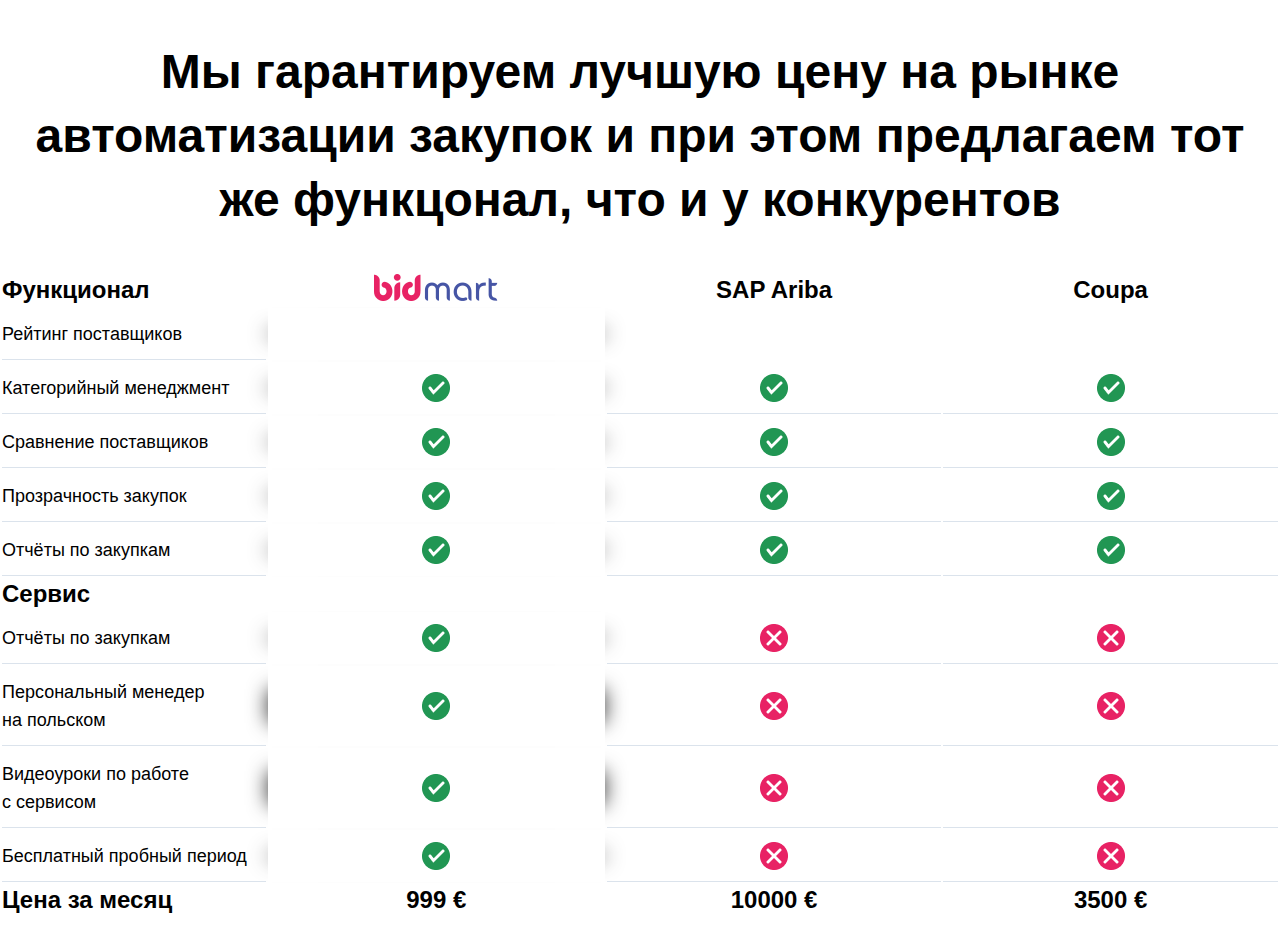
==== adavantages.html @ 880d295d "firstpageisReady." ====
<!DOCTYPE html>
<html lang="en">
<head>
  <meta charset="UTF-8">
  <meta http-equiv="X-UA-Compatible" content="IE=edge">
  <meta name="viewport" content="width=device-width, initial-scale=1.0">
  <link rel="stylesheet" href="css/style.css">
  <title>bidmart</title>
</head>
<body>
  

<main>
  <div class="container">
    <div class="advantage-table__title">
      Мы гарантируем лучшую цену на рынке автоматизации закупок и при этом предлагаем тот же функцонал, что и у конкурентов
    </div>
    <table class="table">
      <thead class="table__header">
        <tr>
          <th class="line__title">
            Функционал
          </th>
          <th class="table__title table__logo zoom">
            <img src="img/page2-logo.png" alt="">
          </th>
          <th class="table__title">
            SAP Ariba
          </th>
          <th class="table__title">
            Coupa
          </th>
        </tr>
      </thead>
      <tr>
        <td class="line__title">
          Рейтинг поставщиков   
        </td>
        <td class="zoom">
          
        </td>
      </tr>
      <tr class="table-line">
        <td class="line__title">
          Категорийный менеджмент     
        </td>
        <td class="icon__yes zoom">
          <img src="img/table-icon-ok.png" alt="">
        </td>
        <td class="icon__yes">
          <img src="img/table-icon-ok.png" alt="">
        </td>
        <td class="icon__yes">
          <img src="img/table-icon-ok.png" alt="">
        </td>
      </tr>
      <tr class="table-line">
        <td class="line__title">
          Сравнение поставщиков    
        </td>
        <td class="icon__yes zoom">
          <img src="img/table-icon-ok.png" alt="">
        </td>
        <td class="icon__yes">
          <img src="img/table-icon-ok.png" alt="">
        </td>
        <td class="icon__yes">
          <img src="img/table-icon-ok.png" alt="">
        </td>
      </tr>
      <tr class="table-line">
        <td class="line__title">
          Прозрачность закупок     
        </td>
        <td class="icon__yes zoom">
          <img src="img/table-icon-ok.png" alt="">
        </td>
        <td class="icon__yes">
          <img src="img/table-icon-ok.png" alt="">
        </td>
        <td class="icon__yes">
          <img src="img/table-icon-ok.png" alt="">
        </td>
      </tr>
      <tr class="table-line">
        <td class="line__title">
          Отчёты по закупкам    
        </td>
        <td class="icon__yes zoom">
          <img src="img/table-icon-ok.png" alt="">
        </td>
        <td class="icon__yes">
          <img src="img/table-icon-ok.png" alt="">
        </td>
        <td class="icon__yes">
          <img src="img/table-icon-ok.png" alt="">
        </td>
      </tr>
      <thead class="table-second-half">
        <th class="line__title">
          Сервис
        </th>
      </thead>
      <tr class="table-line">
        <td class="line__title">
          Отчёты по закупкам    
        </td>
        <td class="icon__yes zoom">
          <img src="img/table-icon-ok.png" alt="">
        </td>
        <td class="icon__yes">
          <img src="img/table-icon-no.png" alt="">
        </td>
        <td class="icon__yes">
          <img src="img/table-icon-no.png" alt="">
        </td>
      </tr>
      <tr class="table-line">
        <td class="line__title">
          Персональный менедер на польском  
        </td>
        <td class="icon__yes zoom">
          <img src="img/table-icon-ok.png" alt="">
        </td>
        <td class="icon__yes">
          <img src="img/table-icon-no.png" alt="">
        </td>
        <td class="icon__yes">
          <img src="img/table-icon-no.png" alt="">
        </td>
      </tr>
      <tr class="table-line">
        <td class="line__title">
          Видеоуроки по работе с сервисом
        </td>
        <td class="icon__yes zoom">
          <img src="img/table-icon-ok.png" alt="">
        </td>
        <td class="icon__yes">
          <img src="img/table-icon-no.png" alt="">
        </td>
        <td class="icon__yes">
          <img src="img/table-icon-no.png" alt="">
        </td>
      </tr>
      <tr class="table-line">
        <td class="line__title">
          Бесплатный пробный период  
        </td>
        <td class="icon__yes zoom">
          <img src="img/table-icon-ok.png" alt="">
        </td>
        <td class="icon__yes">
          <img src="img/table-icon-no.png" alt="">
        </td>
        <td class="icon__yes">
          <img src="img/table-icon-no.png" alt="">
        </td>
      </tr>
      <tfoot class="table__footer">
        <tr>
          <th class="line__title">
            Цена за месяц
          </th>
          <th class="table__title zoom">
            999 €
          </th>
          <th class="table__title">
            10000 €
          </th>
          <th class="table__title">
            3500 €
          </th>
        </tr>
      </tfoot>
      <div class="zoom-block">
      
      </div>
    </table>
  </div>

</main>
</body>
---- css/style.css ----
@charset "UTF-8";
* {
  padding: 0;
  margin: 0;
  border: 0; }

*, *:before, *:after {
  -moz-box-sizing: border-box;
  -webkit-box-sizing: border-box;
  box-sizing: border-box; }

:focus, :active {
  outline: none; }

a:focus, a:active {
  outline: none; }

nav, footer, header, aside {
  display: block; }

html, body {
  background: var(--white-color);
  font-family: var(--font-family);
  color: var(--black-color);
  height: 100%;
  min-width: 100%;
  font-size: 100%;
  line-height: 1;
  font-size: 14px;
  -ms-text-size-adjust: 100%;
  -moz-text-size-adjust: 100%;
  -webkit-text-size-adjust: 100%; }

input, button, textarea {
  font-family: inherit; }

input::-ms-clear {
  display: none; }

button {
  cursor: pointer; }

button::-moz-focus-inner {
  padding: 0;
  border: 0; }

a, a:visited {
  text-decoration: none;
 }

a:hover {
  text-decoration: none; }

ul li {
  list-style: none; }

img {
  vertical-align: top; }

h1, h2, h3, h4, h5, h6 {
  font-size: inherit;
  font-weight: 400; }
/* ------------------------------------------------- */
/* ----------------------VARS-------------------------------------- */
:root {
  --white-color: #fff;
  --black-color: #000;
  /* bg colors */
  --bg-color-white: #EDF2F7;
  --block1-first-half-color: linear-gradient(270deg, #D7E2EC 0%, #FBFDFF 85.21%);
  --block1-second-half-color:#EFF4F9;
  --block-2-bg-color:#F9FBFB;
  --blolck-3-first-half-color:linear-gradient(90deg, #FFFCF9 0%, #EACFB0 100%) ;
  --block-3-bg-color: #F6EADC;
  /* border colors */
  --rectangel-color:#DBE3EC;
  /* font color */
  --grey-color:#6A7E80;
  --purple-color:#4655A5;
  /* fonts */
  --font-family:'Ubuntu', sans-serif;
  --bold-title-weight: 700;
  --regular-text-weight: 400;
  --H1-size: 48px;
  --H2-size: 32px;
  --H3-size: 24px;
  --H1-line-height: 64px;
  --H2-line-height: 42px;
  --h3-line-height: 32px;
  --big-text-size: 28px;
  --middle-text-size: 26px;
  --row-text-size: 18px;
  --big-text-line-height: 36px;
  --row-text-line-height:28px;
}

@import url('https://fonts.googleapis.com/css2?family=Roboto:ital@1&family=Ubuntu:wght@400;700&display=swap');
.block1{
  max-width: 1366px;
  margin: 31px auto;
  
}
/*  -----------------------------HEAD-MENU--------------------- */
.menu {
  display: flex;
  align-items: flex-end;
  justify-content: space-between;
  min-height: 35px;
}
.menu__group1 {
  display: flex;
  align-items: flex-end;
  margin-bottom: 10px;
}
.menu__logo {
  display: block;
  margin-right: 10px;
}
.menu__logo img {
  width: 124px;
  height: 27px;
}
.menu__text {
  margin-top: 10px;
  max-width: 136px;
  font-size: 10px;
  text-align: left;
  color: #708294;
  margin-right: 45px;
  white-space: nowrap;
}
.menu__enter, .menu__registr {
  position: relative;
  margin-right: 24px;
  font-size: 19px;
  font-weight: var(--bold-title-weight);
  line-height: 24px;
  color: var(--purple-color);
  text-decoration: underline;
  text-decoration-thickness: 1.5px;
  text-decoration-color: rgba(70, 85, 165, 0.5);
  text-underline-offset: 7px;
}
.menu__grop2 {
  display: flex;
  align-items: center;
}
.menu__question {
font-size: 18px;
font-weight: var(--regular-text-weight);
line-height: var(--row-text-line-height);
color: var(--grey-color);
}
.menu__question a {
  font-size: 19px;
  font-weight: var(--bold-title-weight);
  line-height: 24px;
  letter-spacing: -0.05em;
  color: var(--black-color);
  padding: 0 24px 0 11px;

}
.menu__button {
  margin-top: 2px;
  background: var(--bg-color-white);
  min-width: 195px;
  min-height: 40px;
  border-radius: 999px;
  display: flex;
  flex-direction: column;
  align-items: flex-start;
  padding: 8px 20px;
} 
.menu__link{
  font-feature-settings: 'tnum' on, 'lnum' on;
  font-size: 19px;
  font-weight: var(--bold-title-weight);
  line-height: 24px;
  text-decoration: underline;
  text-decoration-thickness: 1.5px;
  text-decoration-color: rgba(70, 85, 165, 0.5);
  text-underline-offset: 7px;
  color: var(--purple-color);
}

/* --------------MAIN-HEAD-BLOCK--------------------------------- */
.block1__main {
  margin: 122px auto;
}
.main__title {
  font-size: 64px;
  font-weight: var(--bold-title-weight);
  line-height: 72px;
  text-align: center;

}
.main__text {
  max-width: 584px;
  margin: 24px auto;
  font-size: 24px;
  font-weight: var(--regular-text-weight);
  line-height: var(--big-text-line-height);
  text-align: center;
}
.main__text span {
  background: rgba(255, 230, 0, 0.35);
} 
.main__rightrow {
  margin-top: 43px;
  display: flex;
  align-items: baseline;
  margin-left: calc(50% - 273px/2);
}
.main__item {
  margin-right: 149px;
}
.main__item:last-child {
  margin-right: 0px;
}
.button {
  display: flex;
  align-items: center;
  justify-content: center;
  width: 305px;
  height: 56px;
  letter-spacing: 0.01em;
  text-transform: uppercase;
  font-feature-settings: 'tnum' on, 'lnum' on;
  font-weight:var(--bold-title-weight);
  font-size: 16px;
  line-height: 24px;
  color: var(--white-color);
  letter-spacing: 0.01em;
  background: radial-gradient(100% 385.84% at 0% 100%, rgba(0, 0, 0, 0.2) 0%, rgba(0, 0, 0, 0) 100%) /* warning: gradient uses a rotation that is not supported by CSS and may not behave as expected */, radial-gradient(97.32% 97.32% at 50% 2.68%, rgba(251, 0, 255, 0.8) 0%, rgba(242, 213, 223, 0) 100%), linear-gradient(180deg, #E82299 0%, #FF0055 100%);
  box-shadow: 0px 2px 2px rgba(255, 255, 255, 0.01), 0px 2px 4px rgba(255, 255, 255, 0.1), 0px 4px 16px rgba(255, 0, 0, 0.1), 0px 8px 24px rgba(227, 18, 209, 0.1);
  border-radius: 999px;
}
.item__tit {
  position: relative;
  text-align: right;
  margin-bottom: 16px;
  min-width: 322px;
}
.item__tit a{
  font-size: 24px;
  font-weight: var(--bold-title-weight);
  line-height: 32px;
  color: var(--purple-color);
  text-decoration: underline;
  text-decoration-thickness: 1.5px;
  text-decoration-color: rgba(70, 85, 165, 0.5);
  text-underline-offset: 7px;
}
.item__tit::before {
  content: '';
  position: absolute;
  bottom: 0;
  left: 0;
  background: url(../img/play.png) 0 0 no-repeat;
  background-size: cover ;
  width: 48px;
  height: 48px; 
}

.item__body {
  font-size: 18px;
  font-weight: var(--regular-text-weight);
  line-height: var(--row-text-line-height);
  text-align: justify;
  max-width: 258px;
  margin-left: 50px;
  color: var(--grey-color);
}
.item__body span {
  color: #E82264;
}
.main__advantage {
  margin: 46px auto; 
  margin-bottom: 105px; 
  display: flex;
  max-width: 984px;
  align-items: flex-end;
}
.advantage-column {
  margin-right: 65px;
}
.advantage-column:last-child{
  margin-right: 0;
}
.advantage__item1 img{
  object-fit: cover;
  width: 95px;
  height: 83px;
}
.advantage__item2 img{
  object-fit: cover;
  width: 75px;
  height: 97px;
}
.advantage__item3 img{
  object-fit: cover;
  width: 65px;
  height: 72px;
}
.item__head {
  margin-top: 15px;
  font-size: var(--H3-size);
  font-weight: var(--bold-title-weight);
  line-height: var(--H2-line-height);
  text-align: left;

}
.item__text {
  margin-top: 8px;
  max-width: 285px;
  font-size: var(--row-text-size);
  font-weight: var(--regular-text-weight);
  line-height: var(--row-text-line-height);
  text-align: left;
  max-height: 84px;
}

/*-------------------------HEADER - MEDIA - MOBILE---------------------------*/

@media ( max-width: 1367px ){
  .menu{
    max-width: 957px;
    margin: 0 auto;
  }
  .main__rightrow{
    display: block;
    max-width: 957px;
    margin: 0 auto;
  }
  .main__item {
    margin: 0 auto;
  }
  .main__item a{
    margin: 0 auto;
    text-align: center;
  }
  .item__tit {
    margin: 25px auto;
    min-width: 0px;
    width: 300px;
  }
  .item__body {
    margin: 0 auto;
  }
}
@media ( max-width: 972px ) {
  .menu {
    width:fit-content;
    display: block;
    margin: 0 auto;
  }
}
@media (max-width: 576px) {
  .block1__main {
    margin:50px auto;
  }
  .main__advantage {
    margin-bottom: 0;
  }
  .menu {
    max-width: 360px;
  }
  .menu__group1 {
    text-align: center;
    flex-wrap: wrap;
  }
  .menu__grop2 {
    flex-wrap: wrap;
  }
  .menu__question a{
    padding: 0;
  }
  .main__title {
    line-height: 24px;
    font-size: 200%;
  }
  .main__text {
   
    font-size: 120%;
  }
  .advantage-column {
    margin: 0 auto;
    text-align: center;
  }
  .advantage-column:last-child {
    margin: 0 auto;
  }
  .main__advantage {
    margin: 10 auto 0 auto;
    flex-wrap: wrap;
  }
}

@media ( max-width: 350px ) {
  .menu{
    max-width: 220px;
  }
}
/* ----------------------------------MAIN/HEAD-INFO__BLOCK ------------------------------- */

.first-half {
  position: relative;
  width: 100%;
  height: 100%;
  background: var(--block1-first-half-color);
}
.container {
  max-width: 1367px;
  margin: 0 auto;
}
.first__row {
  display: flex;
  align-items: flex-start;
}
.first__item {
  padding: 142px 0 130px 0;
}
.first__title {
  max-width:  903px;
  font-size:  var(--H1-size);
  font-weight: var(--bold-title-weight);
  line-height: var(--H1-line-height);
  text-align: left;
  }
.first__text {
  max-width: 610px;
  font-size: 26px;
  font-weight: var(--regular-text-weight);
  line-height: var(--big-text-line-height);
  text-align: left;

}
.item__img {
  position: absolute;
  margin-top: 20px;
  left: calc(672 * 100% / 1366);
}
.item__img img {
  object-fit: contain;
  width: 683px;
  height: 376px;
}

/* --------------------------------------------------- */

.second-half {
  background: var(--block1-second-half-color);
}
.second__row {
  padding: 40px 0 137px 0;
  display: flex;
}
.second__column {
  margin-right: 32px;
}
.second-column:last-child {
  margin-right: 0;
}
.second__img{
  height: 96px;
  width: 96px;
  text-align: center;
  vertical-align:middle;
}
.logic img{
  object-fit: cover;
  height: 69px;
  width: 65px;
}
.clock img{
  object-fit: contain;
  width: 77px;
  height: 77px;
}
.message img{
  object-fit: contain;
  width: 77px;
  height: 77px;
}
.second__title {
  margin: 11px 0 24px 0;
  max-width: 434px;
  font-size: var(--H3-size);
  font-weight: var(--bold-title-weight);
  line-height: var(--H2-line-height);
  text-align: left;
}
.second__text {
  color: var(--grey-color);
  max-width: 434px;
  font-size: var(--row-text-size);
  font-weight: var(--regular-text-weight);
  line-height: var(--row-text-line-height);
  text-align: left;
}
/* -------------------MOBILE MEDIA - MAIN/HEAD-INFO__BLOCK -------------------*/
@media ( max-width: 1367px ) {
  .first__row {
    flex-wrap: wrap;
    margin: 0 auto;
  }
  .first__item {
    padding: 0;
    margin: 0 auto;
    text-align: center;
  }
  .item__img {
    position: static;
    margin: 0 auto;
    text-align: center;
  }
  .item__img img {
    position: static;
    object-fit: contain;
    
  }
  .first__title {
     padding-top: 10px;
    line-height: 30px;
    text-align: center;
    font-size: 200%;
    margin: 0 auto;
  }
  .first__text {
    text-align: center;
    margin: 0 auto;
    font-size: 120%;
  }
}
@media ( max-width: 747px ) {
  .first__title {
    padding-top: 20px;
    line-height: 24px;
  }
  .first__text {
    line-height: 24px;
  }
  .item__img{
    left: 0;
  }
  .item__img img{
    width: 290px;
    height: 276px;
  }
  .second__row {
    padding: 40px 0 40px 0;
    flex-wrap: wrap;
  }
  .second__column {
    margin: 0 auto;
  }
  .second__img, .second__title, .second__text {
    text-align: center;
  } 
  .second__title {
    font-size: 120%;
  }
  .second__text {
    font-size: 100%;
  }
  .second__img {
    margin: 0 auto;
  }
}

/* -------------------------INFO-MAIN-BLOCK-2-------------------------------- */
.info-block-2 {
  padding-top: 80px;
  background-color: var(--block-2-bg-color)
}

.block-2__title {
  font-size: var(--H1-size);
  font-weight: var(--bold-title-weight);
  line-height: var(--H1-line-height);
  text-align: center;
  padding-bottom: 24px;
}
.block-2__text {
  font-size: 26px;
  font-weight: var(--regular-text-weight);
  line-height: var(--big-text-line-height);
  text-align: center;
  margin-bottom: 73px;
}
.block-2__container {
  max-width: 1173px;
}
.block-2__group {
  max-width: 1173px;
  margin-left:calc(160 * 100% / 1366);
}

.group__row {
  margin-bottom: 169px;
  display: flex;
  align-items: center;
}
.group__row:last-child {
  margin-bottom: 0;
  padding-bottom: 167.5px;
}
.group__item {
  margin-right: 32px;
}
.group__item:last-child {
  margin-right: 0;
}
.group__title {
  margin-bottom: 24px;
  font-size: var(--H2-size);
  font-weight: var(--bold-title-weight);
  line-height: 42px;
  text-align: left;

}
.group__text {
  max-width: 434px;
  color: var(--grey-color);
  font-size: var(--big-text-size);
  font-weight: var(--regular-text-weight);
  line-height: var(--big-text-line-height);
  text-align: left;

}
.group__border {
  position: relative;
  padding-top: 20px;
  width: 667px;
  height: 420px;
  background: linear-gradient(180deg, #F1F5F8 47.4%, #FFFFFF 100%); 
  border-radius: 5px;
  box-shadow: 0px -2px 0px 2px var(--white-color), 0px -10px 40px 0px rgba(69, 130, 134, 0.2);
}

.group__bg {
  margin: 0px 0 0 20px;
  border-radius: 5px; 

}
.group__border::before {
  content: '';
  top: 367.65px;
  right: -6%;
  position: absolute;
  width: 747px;
  height: 60px;
  background: var(--block-2-bg-color);
}
.group__bg img{
  object-fit: cover;
  width: 628px;
  height: 387px;
}
.twobg img {
  object-fit: contain;
}
.threebg img {
  object-fit: contain;
  height: 367.65px;
}
.fourbg img{
  object-fit: fill;
  width: 628.42px;
}
/* ----------------------------MOBILE-MAIN-BLOCK-2---------------------------- */
@media ( max-width: 1367px ) {
  .block-2__group  {
    margin: 0 auto;
  }
  .group__row {
    margin: 0 auto;
    flex-direction: column;
  }
  .group__title {
    text-align: center;
  }
  .group__text {
    text-align: center;
  }
  .group__text {
    margin-bottom: 20px;
  }
}

@media ( max-width: 747px ) {
  .info-block-2 {
    padding-top: 20px;
  }
  .block-2__title {
    margin: 0 auto;
    line-height: 24px;
    font-size: 200%;
  }
  .block-2__text {
    margin: 0 auto;
    line-height: 24px;
    font-size: 120%;
  }
  .group__row:last-child {
    margin-bottom: 0;
    padding-bottom: 50px;
  }
  .group__item {
    width: 100%;
    margin: 0 auto;
  }
  .group__title {
    margin: 0 auto;
    font-size: 120%;
  }
  .group__text {
      margin: 0 auto;
      font-size: 100%;
  }
  .group__border {
    margin: 0 auto;
    width: 350px;
    height: 233px;
  }
  .group__border::before {
    height: 40px;
    width: 355px;
    left: -1%;
    top: 200px;
  }
  .group__bg {
    margin: 0 auto;
    text-align: center;
  }
  .group__bg img{
    width: 321px;
    height: 200px;
  }

}
@media( max-width:370px) {
  .block-2__title{
    font-size: 170%;
  }
  .group__bg img{
    width: 310px;
    height: 200px;
  }
  .group__border {
    margin: 0 auto;
    width: 310px;
    height: 233px;
  }
  .group__border::before {
    height: 40px;
    width: 310px;
    left: 0;
    top: 200px;
  }
}

/* -------------------------MAIN-BLOCK-3----------------------------- */

.block-3__half-one {
  width: 100%;
  background: var(--blolck-3-first-half-color) ;
}
.half-one__row {
  padding-top: 156px;
  display: flex;
  align-items: flex-end;
  padding-bottom: 68px;
}
.half-one__title {
  margin: 0 32px 80px 0;
  max-width: 667px;
  font-size: var(--H1-size);
  font-weight: var(--bold-title-weight);
  line-height: var(--H1-line-height);
  text-align: left;
}

.half-one__img img {
  width: 667px;
  height: 445px;
  object-fit: contain;
}
.block-3__half-two {
  min-height: 540px;
  position: relative;
  background: var(--block-3-bg-color);
  width: 100%;
  z-index: 2;
}
.half-two__row {
  background: transparent;
  position: absolute;
  top: -28px;
  display: flex;
  align-items: flex-start;
  padding-bottom: 224px;
  z-index: 1;
}
.two-row__column {
  margin-right: 32px;
}
.two-row__column:last-child {
  margin-right: 0;
}
.two-row__img {
  width: 64px;
  height: 64px;
}
.two-row__title {
  margin: 23.65px 0 16px 0;
  max-width: 318px;
  font-size: var(--H3-size);
  font-weight: var(--bold-title-weight);
  line-height: var(--H2-line-height);
  text-align: left;
}
.two-row__text {
  font-size: var(--row-text-size);
  font-weight: var(--regular-text-weight);
  line-height: var(--row-text-line-height);
  text-align: left;
  max-width: 318px;
  color: var(--grey-color);
}
/* ----------------------------------MAIN-BLOCK-3 MOBILE----------------------- */
@media ( max-width: 1367px ) {
  .block-3__half-two{
    min-height: 600px;
  }
  .half-one__row {
    padding-top: 50px;
    margin: 0 auto;
    flex-wrap: wrap;
  }
  .half-one__title {
    text-align: center;
    margin: 0 auto;
  }
  .half-one__img {
    margin: 0 auto;
  }
  .half-two__row{
    left: 24%;
    margin: 0 auto;
    flex-wrap: wrap;
    max-width: 720px;
    padding-bottom: 0;
  } 
  .two-row__column {
    margin: 0 auto;
  }

}
@media ( max-width:850px ) {
  .block-3__half-two{
    min-height: 1100px;
  }
  .two-row__column:last-child{
    margin: 0 auto;
  }
  .group__border::before {
    width: 717px;
    left:-5%;
  }
}
@media ( max-width: 747px ) {
  .block-3__half-two{
    min-height: 850px;
  }
  .half-one__title {
    line-height: 24px;
    font-size: 200%;
  }
  .half-one__img img {
    width: 340px;
    height: 210px;
  }
  .two-row__title {
    font-size: 120%;
  }
  .two-row__text {
    font-size: 100%;
  }
  .group__border::before {
    width: 350px;
    left: 0%;
  }
}
@media ( max-width: 430px) {
  .block-3__half-two{
    min-height: 1100px;
  }
  .half-one__img {
    max-width: 310px;
  }
  .half-one__img img {
    width: 300px;
    height: 210px;
  }
  .group__border::before {
    width: 310px;
    left: 0%;
  }
}

/* ---------------------------  INFO-BLOCK-4 ------------------------------- */

.info-block-4 {
  padding: 249px 0 261px 0;
  background: var( --block-2-bg-color);
}

.block-4 {
  max-width: 1133px;
}
.block-4__row {
  display: flex;
}
.block-4__column {
  margin-right: 100px;
  max-width: 466px;
}
.block-4__column:last-child{
  margin-right: 0;
}
.rectangel {
 
  width: 1px;
  background: var(--rectangel-color);
}
.bolck-4-column__head {
  color: var(--black-color);
  font-size: var(--H2-size);
  font-weight: var(--bold-title-weight);
  line-height: var(--H2-line-height) ;
  text-align: left;
}
.form-head{
  font-size: var(--H3-size);
  line-height: var(--h3-line-height);
}
.block-4-column__text {
  margin: 16px 0px 53px 0;
  color: var(--black-color);
  font-size: var(--middle-text-size);
  font-weight: var(--regular-text-weight);
  line-height: var(--big-text-line-height);
}
.form-text{
  margin: 24px 0px 49px 0;
  font-size: var(--row-text-size);
  line-height: var(--row-text-line-height);
}
.block-4-column__img img{
  object-fit: cover;
  width: 466px;
height: 381px;
}


.form-title {
  display: block;
  color: var(--grey-color);
  font-size: 12px;
  line-height: 16px;
  text-transform: uppercase;
  font-feature-settings: 'tnum' on, 'lnum' on;
  margin-bottom: 8px;
}
.email-title{
  margin-top: 16px;
}
.form__select{
  display: flex;
  align-items: center;
}
.form__icon {
  background-color: var(--bg-color-white);
  width: 122px;
  height: 56px;
  display: flex;
  align-items: center ;
  justify-content: center;
  border-top-left-radius: 8px;
  border-bottom-left-radius: 8px;
}
.form__icon select{
  background-color: var(--bg-color-white);
  font-weight: 700;
  font-size: 16px;
  line-height: 16px;
}
.form__icon select option{
font-weight: 700;
}
.form__icon img{
  width: 24px;
  height: 16px;
}
.block-4-tel{
  width: 344px;
  height: 56px;
}

#tel{
  font-size: 18px;
  font-weight: var(--regular-text-weight);
  color: var(--grey-color);
  color: transparent;
  padding-left: 11px;
  border: 1px solid var(--rectangel-color);
  border-left: none;
  border-top-right-radius: 8px;
  border-bottom-right-radius: 8px;
}
#tel::placeholder{
  opacity: 0.4;
}
#tel:focus{
  color: var(--black-color);
}
#email{
  font-size: 18px;
  font-weight: var(--regular-text-weight);
  color: var(--grey-color);
  display: block;
  width: 100%;
  height: 56px;
  border: 1px solid var(--rectangel-color);
  border-radius: 8px;
  padding-left: 11px;

}
#email::placeholder{
  opacity: 0.4;
}
#email:focus{
  color: var(--black-color);
}
.form-button {
  margin: 40px 0 16px 0;
 width: 288px;
}
.form__accept {
  padding-left: 24px;
  color: var(--grey-color);
  font-size: 14px;
  line-height: 24px;
}
.form__accept a{
  color: var(--grey-color);
  font-size: 14px;
  line-height: 24px;
  border-bottom: 1px solid var(--grey-color);
}

/* ----------------------------- MOBILE-BLOCK-4----------------------------- */
@media(max-width:1150px){
  .info-block-4{
    padding: 100px 0 110px 0;
  }
  .block-4__row{
    max-width: 466px;
    display: block;
    margin: 0 auto;
  }
  .bolck-4-column__head{
    width: 466px;
    text-align: center;
  }
  .block-4-column__text{
    width: 466px;
    text-align: center;
  }
  .form-button{
    margin: 30px auto 10px auto;
  }
  .form__accept{
    width: fit-content;
    margin: 0 auto;
  }
}
@media (max-width:500px) {
  .info-block-4{
    padding: 100px 0 110px 0;
  }
  .block-4__row{
    max-width: 311px;
  }
  .bolck-4-column__head{
    width: 300px;
    margin: 0 auto;
    font-size: calc(var(--H2-size) - 6px);
    text-align: center;
  }
  .block-4-column__text{
    width: 300px;
    margin: 10px auto 10px auto;
    text-align: center;
    font-size: calc(var(--middle-text-size) - 6px);
  }
  .block-4-column__img {
    width: 310px;
    height: 231px;
    margin: 0 auto;
  }
  .block-4-column__img img{
    margin: 0 auto;
    object-fit: contain;
    width: 310px;
    height: 231px;
  }
  .block-4-tel{
    width: 200px;
  }
}

/* ------------------------INFO-BLOCK-5 ------------------------------------*/


.info-block-5 {
  background: var(--white-color);
  padding: 116px 0;
}

.block-5__head {
  max-width: 1134px;
  margin: 0 auto;
  text-align: center;
  color: var(--black-color);
  font-weight: var(--bold-title-weight);
  font-size: var(--H1-size);
  line-height: var(--H1-line-height);
}
.block-5__slider {
  display: flex;
  align-items: center;
  max-width: 1334px;
  margin: 0 auto;
}
.slider__button {
  width: 19.94px;
  height: 52px;
  cursor: pointer;
}
.slider__button img{
  width: 19.94px;
  height: 52px;
  object-fit: contain;
}

.slider__item {
  display: flex;
  align-items: center;
  margin: 48px 149px 0 32px;
  max-width: 1016px;
}

.left {
  margin: 92px 32px 0 0;
  max-width: 317px;
}
.slider__logo {
  height: 50px;
  width: 220px;
}
.slider__logo img{
  height: 50px;
  width: 220px;
  object-fit: contain;
}
.slider__title {
  margin: 23px 0 4px 0;
  color: var(--black-color);
  font-weight: var(--bold-title-weight);
  font-size: var(--H3-size);
  line-height: var(--h3-line-height);
}
.slider__subtitle {
  color: var(--grey-color);
  font-size: 14px;
  line-height: 24px;
  margin-bottom: 16px;

}
.slider__text {
  color: var(--grey-color);
  font-size: var(--big-text-size);
  line-height: var(--big-text-line-height);
}
.slider__text span{
  color: var(--purple-color);
  text-decoration: underline;
}

.block-5__separator{
  height: 500px;
}
.middle {
  margin:24px 0 0 114px;
  max-width: 319px;
}
.slider__headline {
  display: flex;
  align-items: center;
}
.headline__first a{
  color: var(--black-color);
  font-size: 19px;
  line-height: 24px;
}
.headline__crop {
  background: #E82264;
  width: 7px;
  height: 7px;
  border-radius: 141px;
  margin: 0 16px;
}
.headline__href a{
  font-size: 19px;
  font-weight: var(--bold-title-weight);
  line-height: 24px;
  color: var(--purple-color);
  border-bottom: 1px solid rgba(70, 85, 165, 0.5)
}
.middle-title{
  margin: 40px 0 4px 0;
}
.slider__feedback{
  font-feature-settings: 'tnum' on, 'lnum' on;
  text-align: left;
  color: var(--grey-color);
  font-weight: var(--regular-text-weight);
  font-size: var(--row-text-size);
  line-height: var(--row-text-line-height);
  margin-bottom: 16px;
  max-width: 310px;
}
.slider__feedback p{
  padding-bottom: 32px;
}
.slider__openall a{
  color: var(--purple-color);
  font-weight: var(--regular-text-weight);
  font-size: var(--row-text-size);
  line-height: var(--row-text-line-height);
  border-bottom: 1px solid rgba(70, 85, 165, 0.5)
}
.slider__img{
  margin: 75px 0 0 32px;
}
.slider__img img{
  width: 201px;
  height: 275.82px;
  object-fit: contain;
}
.next {
  display: flex;
  align-items: center;
  justify-content: center;
  width: 85px;
  height: 500px;
  background: var(--rectangel-color); 
  opacity: 0.4;
  border: 1px solid var(--rectangel-color);
  border-radius: 122px;
}


.block-5__slider-separator {
  margin-top: 10px;
  background: linear-gradient(180deg, rgba(69, 94, 133, 0) 0%, #415C84 100%);
  opacity: 0.05;
  height: 10px;
}


.block-5__sliderline {
  display: flex;

}
.sliderline__item {
  cursor: pointer;
  display: flex;
  flex-direction: column;
  align-items: center;
  justify-content: center;
  margin-right: 32px;
  width: 201px;
  height: 148px;
}
.sliderline__item:last-child{
  margin-right: 0;
}
.sliderline__logo{
  object-fit: contain;
  min-height: 64px;
  opacity: 0.54;
}
.sliderline__logo img{
  
  opacity: 0.54;
}
.logo1 img{
  width: 166px;
  height: 37.54px;
  position: relative;
  top: calc(50% - 37.54px/2 - 0.23px);
}
.logo2 img{
  width: 91.59px;
  height: 64px;
  position: relative;
  top: calc(50% - 64px/2);
}
.logo3 img{
  width: 166px;
  height: 37.54px;
  object-fit: cover;
  position: relative;
  top: calc(50% - 37.54px/2 - 0.23px);
}
.logo4 img{
  width: 81.72px;
  height: 64px;
  position: relative;
  top: calc(50% - 64px/2);
}
.logo5 img{
  width: 92.38px;
  height: 64px;
  position: relative;
  top: calc(50% - 64px/2);
}
.logo6 img{
  width: 110.67px;
  height: 64px;
  position: relative;
  top: calc(50% - 64px/2);
}
.sliderline__title {
  margin: 8px 0 8px 0;
  text-align: center;
  font-size: 16px;
  line-height: 24px;
  color: var(--purple-color);
  font-weight: var(--bold-title-weight);
  cursor: pointer;
  text-decoration: underline;
  text-decoration-thickness: 1.5px;
  text-decoration-color: rgba(70, 85, 165, 0.5);
  text-underline-offset: 7px;
  opacity: 1;
}
.sliderline__subtitle {
  color: var(--grey-color);
  font-size: 12px;
  line-height: 12px;
  opacity: 0.3;
}
.active{
  background-color:var(--bg-color-white);
  color: var(--black-color);
  border-bottom: none;
  opacity: 1;
}
.active img{
  opacity: 1;
}
/* -------------------------MOBILE-BLOCK-5-SLIDER=------------------------- */
@media (max-width:1310px) {
  
.block-5__head{
  font-size: calc(var(--H1-size) - 6px);
}


  .slider__item{
    max-width: 767px;
    flex-wrap: wrap;
    min-height: 0;
    margin: 10px auto;
    height: 100%;  
    text-align: center;
  }
  .block-5__separator{
    width: 0;
    height: 0;
  }
  .slider__column{
    margin: 10px auto;
  }
  .slider__img{
    margin: 10px auto;
  }
  .left{
    margin: 0 auto;
    text-align: center  ;
  }
  .block-5__sliderline{
    flex-wrap: wrap;
  }
  .sliderline__item{
    margin: 0 auto;
  }
  .sliderline__item:last-child{
    margin: 0  auto;
  }
}
@media (max-width:747px){
  .info-block-5{
    padding: 50px 0;
  }
  .block-5__head{
    line-height: 24px;
    font-size: 200%;
    margin:10px auto;
  }
  .slider__logo{
    margin: 0 auto;
  }
  .sliderline__item{
    max-width: 150px;
  }
  .sliderline__logo img{
    max-width: 150px;
  }
}
@media (max-width:500px){
  .slider__button{
    width: 0;
    height: 0;
  }
  .slider__button img{
    width: 0;
    height: 0;
  }
}
/* ----------------------------------INFO-BLOCK-6-------------------------- */

.info-block-6 {
  padding: 92px 0 0 0;
}
.main__title {
  margin: 0 0 48px 0;
}
.block-6__second-slider {
  margin: 0 auto;
  max-width: 1303px;
  display: flex;
  align-items: center;
}
.second-slider__button {
  cursor: pointer;
}
.second-slider__button img{
  width: 19.94px;
  height: 52px;
}
.second-next img{
  width: 19.94px;
  height: 52px;
}
.second-slider__item {
  max-width: 1016px;
  display: flex;
  margin: 0 182.45px 0 64px;

}
.second-slider__column {
  margin-left: 117px;
  font-weight: var(--regular-text-weight);
  color: var(--grey-color);
  font-size: var(--row-text-size);
  line-height: var(--row-text-line-height);
}
.second-slider__headline {
  justify-content: center;
}

.second-headline__first a{
  font-size: 19px;
  font-weight: var(--bold-title-weight);
  line-height: 24px;
  color: var(--purple-color);
  border-bottom: 1px solid rgba(70, 85, 165, 0.5)
}

.second-headline__href a{
  color: var(--black-color);
  font-size: 19px;
  line-height: 24px;
  border-bottom: none;
}

.second-slider__openall {
  margin-top: 12px;
}
.sliderline__title {
  color: var(--black-color);
  border-bottom: none;
  opacity: 0.3;
}
.active {
  opacity: 1;
}
/* -------------------------  MOBILE-BLOCK-6-SLIDER-------------------------- */
@media (max-width: 1311px) {


  .second-slider__item{
    margin: 0 auto;
  }
}

@media(max-width:747px) {
  .second-slider__item{
    flex-wrap: wrap;
    text-align: center;
    margin: 0 auto;
  }
  .second-slider__left{
    text-align: center;
  }
  .second-slider__column{
    margin: 0 auto;
  }
  .second-slider__button img{
    width: 0;
    height: 0;
  }
}

/* --------------------------------INFO-BLOCK-7---------------------------- */
.info-block-7{
  margin-top: 92px;
  background: url(../img/block-7__background.png);
  background-repeat: no-repeat;
  background-size: cover;
  width: 100%;
  height: 100%;
}

.block-7__content {
  max-width: 1289px;
 margin: 0 auto;
 padding: 184px 0 208px 0;
  display: flex;
}
.block-7__title {
  padding-top: 47px;
  max-width: 667px;
  margin-right: 117px;
  color: var(--white-color);
  font-weight: var(--bold-title-weight);
  font-size: var(--H1-size);
  line-height: var(--H1-line-height);
}
.block-7__title span{
  background: #FFE60059;
}
.block-7__card{
  margin-top: 20px;
  background-color: var(--white-color);
  max-width: 466px;
  box-shadow: 16px -18px #DDE2DE, 32px -34px #BDC7BF;
}
.card-content{
  padding: 0 0 64px 33px;
}
.card-title {
  padding: 40px 0;
  color: var(--black-color);
  font-weight: var(--bold-title-weight);
  font-size: var(--H3-size);
  line-height: var(--h3-line-height);
}
.card-text {
  font-weight: var(--regular-text-weight);
  font-size: var(--row-text-size);
  line-height: var(--row-text-line-height);
}
.check-title{
  display: block;
  padding: 40px 0 8px 0;
  color: var(--grey-color);
  font-weight: var(--regular-text-weight);
  font-size: 12px;
  line-height: 16px;
  text-transform: uppercase;
  font-feature-settings: 'tnum' on, 'lnum' on;
}
.block-7__radiobutts {
  margin-bottom: 16px;
  display: flex;
}
.radiobutts__item{
  cursor: pointer;
  margin-right: 9px;  
  width: 128px;
  height: 112px;
  border-radius: 8px;
  border: 1px solid var(--rectangel-color);
  padding: 2px 0 16px 2px;
}
.radiobutts__item:last-child{
  margin-right: 0;
}
.radiobutts__item input[type="radio"] {
  display: none;
}
.radiobutts__item label{
  display: inline-block;
	cursor: pointer;
	position: relative;
  user-select: none;
}
.radiobutts__item label::before{
  content: '';
  display: inline-block;
  width: 16px;
  height: 16px;
  position: absolute;
  left: 0;
  top: -12px;
  background: url(../img/radiobut-unactive.png) 0 0 no-repeat;
  background-size: contain;
}
.radiobutts__item input[type=radio]:checked + label::before {
  background: url(../img/radiobut__active.png) 0 0 no-repeat;
  background-size: contain;
}
.radio-img{
  text-align: center;
}
.radiobutts__item img{
  width: 48px;
  height: 48px;
}
.radiobutts-title{
  padding-top: 16px;
  margin: 0 auto;
  text-align: center;
  font-weight: var(--bold-title-weight);
  font-size: 16px;
  line-height: 16px;
}


.block-7__input{

  font-size: 18px;
  font-weight: var(--regular-text-weight);
  color: var(--grey-color);
  color: transparent;
  padding-left: 11px;
  width: 280px;
  height: 56px;
  border: 1px solid var(--rectangel-color);
  border-left: none;
  border-top-right-radius: 8px;
  border-bottom-right-radius: 8px;

}
.block-7-form-button {
  margin: 40px 0 16px 0;
}
.block-7__accept{
  padding-left: 0;
}

.form__accept input[type="checkbox"] {
  opacity: 0;
}
.form__accept label {
  display: inline-block;
	cursor: pointer;
	position: relative;
  user-select: none;
}
.form__accept label::before {
  content: '';
  position: absolute;
  bottom: 0;
  right: 0;
  display: inline-block;
  width: 16px;
  height: 16px;
  border: 1px solid #BFBBAC;
  border-radius: 2px;
  background-repeat: no-repeat;
  background-size: contain;
  background-position: center center;
  background-image: none;
}
.form__accept input[type="checkbox"]:checked + label::before {
  background-image: url(../img/check__active.png);
}
.radio-active{
  color: #E82264;
  border: 2px solid #E82264;
}

/* -----------------------BLOCK-7-MOBILE----------------------------------- */

@media (max-width: 950px) {
  .block-7__content{
    margin: 0 auto;
    flex-wrap: wrap;
  }
  .block-7__title{
    margin: 0 auto;
    text-align: center;
    margin-right: 0;
  }
  .block-7__card {
    margin: 40px auto;
    max-width: 466px;
  }
}
@media (max-width:500px) {
  .block-7__title{
    font-size: 250%;
    line-height: 32px;
  }
  .card-content{
    padding: 0 0 64px 0;
  }
  .block-7__radiobutts{
    display: block;
    margin: 0 auto;
  }
  .radiobutts__item{
    margin: 0 auto;
  }
  .radiobutts__item:last-child{
    margin: 0 auto;
  }
 
  
  .block-7__input{
    width: 100%;
  }
  .block-7-form-button{
    width: 280px;
    margin: 16px auto;
  }
}
/* -------------------------------- BLOCK-8 -------------------------------- */
.info-block-8 {
  background-color: var(--white-color);
}
.block-8__content {
  max-width: 1133px;
  margin: 0 auto;
  padding: 270px 0 227px 0;
}
.block-8__head {
  text-align: center;
  font-weight: var(--bold-title-weight);
  font-size: var(--H1-size);
  line-height: var(--H1-line-height);
}
.block-8__row {
  margin: 0 auto;
  padding-top:61px;
  display: flex;
}
.block-8__column {
  max-width: 466px;
  margin-right: 100px;
}
.block-8__column:last-child{
  margin-right: 0;
}
.block-8__column:first-child{
  margin-top: 32px;
}
.block-8__title-img-row {
  display: flex;
  justify-content: flex-start;
  align-items: center;
}
.block-8-img {
  width: 64px;
  height: 64px;
  margin-right: 24px;
  display: flex;
  text-align: center;
  justify-content: center ;
}
.block-8-img:last-child{
  margin-top: 5px;
  margin-right: 0;
}
.block-8-img:first-child img{
  width: 54px;
  height: 54px;
  object-fit: contain;
}
.block-8-img:nth-child(2) img{
  width: 59px;
  height: 59px;
  object-fit: contain;
}
.block-8-img:nth-child(3) img{
  width: 64px;
  height: 64px;
  object-fit: contain;
}
.block-8-img:last-child img{
  width: 52px;
  height: 55px;
  object-fit: contain;
}
.block-8__column-title {
  padding: 40px 0 16px 0;
  font-weight: var(--bold-title-weight);
  font-size: var(--H2-size);
  line-height: var(--H2-line-height);
}
.block-8__column-text {
  font-weight: var(--regular-text-weight);
  font-size: var(--big-text-size);
  font-weight: var(--big-text-line-height);
  font-feature-settings: 'tnum' on, 'lnum' on;
  opacity: 0.6;
}
.block-8__column-head-img img{
  width: 94px;
  height: 96px;
}

/* --------------------------- MOBILE-BLOCK-8------------------------------- */
@media (max-width:840px) {
  .block-8__content{
    padding: 170px 0 127px 0 ;
  }
  .block-8__row{
    margin: 0 auto;
    display: block;
  }
  .block-8__separator{
    width: 0;
    height: 0;
    margin: 0;
  }
  .block-8__column{
    margin: 20px auto;
  }
  .block-8__column:last-child{
    margin: 0 auto;
  }
  @media (max-width:500px) {
    .block-8__head{
      font-size: 200%;
      line-height: 24px;
    }
    .block-8__column-title{
      text-align: center;
      font-size:200%;
    }
    .block-8__column-text{
      text-align: center;
      font-size: 150%;
    }
    .block-8__title-img-row{
      justify-content: center;
    }
    .block-8__column-head-img{
      text-align: center;
    }
  }
} 

/*------------------------------ BLOCK-9 ------------------------------  */

.block-9-firsthalf {
  min-height: 540px;
  background: var(--block1-first-half-color);
}
.block-9-firsthalf__content {
  position: relative;
  padding: 77px 0 0 0;
  margin: 0 auto;
  max-width: 1366px;
  display: flex;
  align-items: center;
}
.block-9-firsthalf-title {
  margin-top: 160px;
  text-align: left;
  width: 650px;
  font-weight: var(--bold-title-weight);
  font-size: var(--H1-size);
  line-height: var(--H1-line-height);
}
.block-9-firsthalf-img {
  position: absolute;
  top: 80px; 
  left: 470px;
  z-index: 2;
}
.block-9-firsthalf-img img{
  width: 642px;
  height: 545px;
}
.block-9-secondhalf {
  background-color: var(--block1-second-half-color);
  position: relative;
  z-index: 2;
}
.block-9-secondhalf__content {
  margin: 0 auto;
  max-width: 1366px;
  padding: 40px 0 200px 0;
  display: flex;
}
.block-9-secondhalf__column {
  max-width: 434px;
  margin-right: 32px;
}
.block-9-secondhalf__column:first-child{
 margin-right: 39px;

}
.block-9-secondhalf__column:last-child{
  margin-right: 0;
}
.block-9-secondhalf__img {
  text-align: center;
  width: 96px;
  height: 96px;
  margin-bottom: 24px;
}
.block-9-secondhalf__img:first-child img{
  width: 69px;
  height: 77px;
}
.block-9-secondhalf__img:nth-child(2) img{
  width: 77px;
  height: 77px;
}
.block-9-secondhalf__img:last-child img{
  width: 85px;
  height: 61px;
}
.block-9-secondhalf__text {
  color: var(--black-color);
  font-weight: var(--regular-text-weight);
  font-size: var(--big-text-size);
  line-height: var(--big-text-line-height);
}
/* -----------------------------MOBILE-BLOCK-9------------------------------- */
@media (max-width:1133px) {
  .block-9-firsthalf__content{
    display: block;
  }
  .block-9-firsthalf-title{
    width: fit-content;
    margin: 0 auto;
    text-align: center;
  }
  .block-9-firsthalf-img{
    position: static;
    margin: 0 auto;
    text-align: center;
  }
  .block-9-secondhalf__content{
    margin: 0 auto;
    flex-wrap: wrap;
  }
  .block-9-secondhalf__column{
    margin: 0 auto;
  }
}
@media (max-width:675px) {
  .block-9-firsthalf-img img{
    width: 310px;
    height: 270px;
  }
}
@media (max-width:500px) {
  .block-7__card{
    box-shadow: none;
  }
  .block-9-secondhalf__column{
    text-align: center;
    margin: 0 auto;
  }
  .block-9-secondhalf__column:first-child {
    margin: 0 auto;
  }
  .block-9-secondhalf__column:last-child {
    margin: 0 auto;
  }
  .block-9-firsthalf{
    min-height: fit-content;
  }
  .block-9-firsthalf-title{
    font-size: 200%;
    line-height: 24px;
  }
  .block-9-secondhalf__content{
    display: block;
    text-align: center;
    padding: 20px 0 100px 0;
  }
  .block-9-secondhalf__img{
    margin: 0 auto;
    text-align: center;
  }
  .block-9-firsthalf-img img{
    max-width: 290px;
  }
  .block-9-secondhalf__text{
    font-size: 120%;
    line-height: 24px;
  }
}

/* --------------------------------BLOCK-10 --------------------------------- */


.block-10-content{
  padding: 229px 0 259px 0;
}

.block-10__head {
  text-align: center;
  color: var(--black-color);
  font-weight: var(--bold-title-weight);
  font-size: var(--H1-size);
  line-height: var(--H1-line-height);
}
.block-10__row {
  margin-top: 80px;
  display: flex;
}
.block-10__column {
  max-width: 318px;
  margin-right: 32px;
}
.block-10__column:last-child{
  margin-right: 0;
}
.block-10__img {
  width: 96px;
  height: 96px;
}
.first-column-img img{
  width: 81px;
  height: 77px;
}
.second-column-img img{
  width: 77px;
  height: 77px;
}
.third-column-img img{
  width: 77px;
  height: 77px;
}
.four-column-img img{
  width: 85px;
  height: 61px;
}
.block-10__title {
  margin: 32px 0 16px 0;
  font-weight: var(--bold-title-weight);
  font-size: var(--H3-size);
  line-height: var(--h3-line-height);
}
.block-10__text {
  color: var(--grey-color);
  font-size: var(--row-text-size);
  line-height: var(--row-text-line-height);
  font-feature-settings: 'tnum' on, 'lnum' on;
}
.block-10__text p{
  padding-top: 10px;
}
/* --------------------------- MOBILE-BLOCK-10 --------------------------- */

@media (max-width:1000px) {
  .block-10__row{
    max-width: 950px;
    margin: 0 auto;
    flex-wrap: wrap;
  }
  .block-10__column{
    margin: 10px auto;
  }
  .block-10__column:last-child{
    margin: 0 auto;
  }
}
@media (max-width:500px) {
  .block-10-content{
    padding: 129px 0 159px 0;
  }
  .block-10__row{
    padding: 30px;
  }
  .block-10__column{
    text-align: center;
  }
  .block-10__img{
    margin: 0 auto;
  }
  .block-10__head{
    font-size: 200%;
    line-height: 24px;
  }
  .block-10__title{
    font-size: 160%;
  }
  .block-10__text{
    font-size: 150%;
  }
}

/* -------------------------------- BLOCK-11 --------------------------------- */

.info-block-11 {
  background: url(../img/block-11-bg.png) no-repeat;
  background-size: cover;
  background-position: center;
  width: 100%;
  height: 100%;
}
.block-11__content {
  max-width: 1133px;
  padding: 200px 0 427px 0;
  margin: 0 auto;
}
.block-11__title {
  text-align: center;
  color: var(--black-color);
  font-weight: var(--bold-title-weight);
  font-size: 64px;
  line-height: 72px;
}
.block-11__text {
  margin: 32px auto 41px auto;
  text-align: center;
  max-width: 693px;
  font-weight: var(--regular-text-weight);
  font-size: var(--big-text-size);
  line-height: var(--big-text-line-height);
}
.block-11__text span{
   background: rgba(255, 230, 0, 0.35);
   font-weight: var(--bold-title-weight);
}
.block-11__button {
  letter-spacing: 0.01em;
text-transform: uppercase;
font-feature-settings: 'tnum' on, 'lnum' on;
  margin: 0 auto;
  width: 252px;
}

/* -----------------------------  MOBILE-BLOCK-11 ------------------------- */
@media (max-width:906px) {
  .block-11__title{
    font-size: 250%;
    line-height: 36px;
  }
  .block-11__text{
    font-size: 150%;
  }
}
@media (max-width:510px) {
  .block-11__content{
    padding: 100px 0 227px 0;
  }
  .block-11__title{
    font-size: 210%;
    line-height: 36px;
  }
  .block-11__text{
    font-size: 150%;
  }
}

/* --------------------------------BLOCK-12------------------------------- */


.block-12__container {
  padding: 64px 0 31px 0;
}
.block-12__head {
  color: var(--black-color);
  font-weight: var(--bold-title-weight);
  font-size: var(--H1-size);
  line-height: var(--H1-line-height);
  text-align: center;
}
.block-12__subtitle {
  padding: 30px 0 80px 0 ;
  color: var(--black-color);
  font-weight: var(--regular-text-weight);
  font-size: var(--middle-text-size);
  line-height: var(--big-text-line-height);
  text-align: center;
}
.block-12__person-sector {
  
  display: flex;
}
.sector__img {
  min-width: 667px;
  margin-right: 32px;
  padding-left: 277px;
  width: 285px;
  height: 459px;
}
.sector__img img{
  width: 285px;
  height: 459px;
}
.person-sector__info {

  max-width: 667px;
}
.person-sector__name {
  color: var(--black-color);
  font-weight: var(--bold-title-weight);
  font-size: var(--H2-size);
  line-height: var(--H2-line-height);
}
.person-sector__position {
  padding: 8px 0 43px 0;
  color: var(--grey-color);
  font-weight: var(--regular-text-weight);
  font-size: var(--middle-text-size);
  line-height: var(--big-text-line-height);
}
.person-sector__row {
  display: flex;
}
.person-sector__column {
  margin-right: 32px;
}
.person-sector:last-child{
  margin-right: 0;
}
.person-sector__head {
  color: var(--black-color);
  font-weight: var(--bold-title-weight);
  font-size: var(--H3-size);
  line-height: var(--h3-line-height);
}
.person-sector__text {
  padding: 10px 0 16px 0;
  color: var(--grey-color);
  font-weight: var(--regular-text-weight);
  font-size: 14px;
  line-height: 20px;
}
.person-sector__quote {
  color: var(--grey-color);
  font-size: var(--big-text-size);
  font-weight: var(--regular-text-weight);
  line-height: var(--big-text-line-height);
}
.block-12__sliderpersons {
  margin: 0 auto;
  display: flex;
}
.sliderpersons__person {
  padding: 24px 0;
  text-align: center;
  margin-right: 32px;
  width: 318px;
  height: 252px;
  cursor: pointer;
}
.sliderpersons__person:last-child{
  margin-right: 0;
}
.person__img {
  margin: 0 auto;
  width: 128px;
  height: 128px;
}
.person__img img{
  border-radius: 50%;
  width: 128px;
  height: 128px;
}
.sliderpersons__name {
  margin: 0 auto;
  width: fit-content;
  text-decoration: underline;
  text-decoration-thickness: 1.5px;
  text-decoration-color: rgba(70, 85, 165, 0.5);
  text-underline-offset: 7px;
  padding: 8px 0;
  color: var(--purple-color);
  font-weight: var(--bold-title-weight);
  font-size: var(--H3-size);
  line-height: var(--h3-line-height);

}
.sliderpersons__position {
  color: var(--grey-color);
  font-weight: var(--regular-text-weight);
  font-size:var(--row-text-size);
  line-height: var(--row-text-line-height);
}
.sliderpersons__active {
  border-bottom: none;
  background-color: var(--bg-color-white);
  color: var(--black-color);
}

/*-----------------------------------MOBILE BLOCK - 12 --------------------  */
@media (max-width:1137px) {

  .block-12__person-sector{
    margin-left: 1%;
  }
  .sector__img{
    padding-left: 0;
    min-width: 285px;
  }

}
@media (max-width:747px) {
  .block-12__head{
    font-size: 250%;
    line-height: 36px;
  }
  .block-12__subtitle{
    font-size: 150%;
  }
  .person-sector__name{
   font-size: 200%;
  }
  .person-sector__position{
    font-size: 150%;
  }
  .person-sector__head{
    font-size: 150%;
  }
  .person-sector__quote{
    font-size: 150%;
    line-height: 24px;
  }
  .block-12__person-sector{
    align-items: center;
  }
  .person-sector__row{
    display: block;
  }
  .block-12__sliderpersons{
    flex-wrap: wrap;
  }
  .sliderpersons__person{
    margin: 0 auto;
    width: 150px;
    height: fit-content;
  }
  .sliderpersons__person:last-child{
    margin: 0 auto;
  }
}
@media (max-width:550px) {
  .block-12__person-sector{
    display: block;
    margin: 0 auto;
    text-align: center;
  }
  .sector__img{
    margin: 0 auto;
  }
  .block-12__head{
    font-size: 170%;
  }
  .block-12__subtitle{
    padding-bottom: 40px;
  }
  .person-sector__position{
    padding-bottom: 8px;
  }
  .block-12__sliderpersons{
    max-width: 440px;
  }
}

/* -------------------------------- BLOCK-13------------------------------- */

.info-block-13 {
  margin-top: 80px;
}

.block-13__title {
  padding-bottom: 71px;
  margin: 0 auto;
  text-align: center;
  max-width: 1133px;
  color: var(--black-color);
  font-size: var(--H1-size);
  font-weight: var(--bold-title-weight);
  line-height: var(--H1-line-height);
}
.block-13__questions {
  width: 100%;
}
.block-13__question {
  background-color: var(--bg-color-white);
}
.question__item {
margin-bottom: 24px;
}
.question__title {
  position: relative;
  padding: 0px 0 45px 0;
  margin: 0 auto;
  max-width: 1100px;
  font-weight: var(--bold-title-weight);
  color: var(--purple-color);
  font-size: var(--H2-size);
  line-height:var(--H2-line-height);
  text-decoration: underline;
  text-decoration-thickness: 1.5px;
  text-decoration-color:rgba(70, 85, 165, 0.5);
  text-underline-offset: 7px;
}
.question__title div{
  display: flex;
  align-items: center;
  justify-content: center;
  width: fit-content;
}

.question__text {
  margin: 0 auto;
  padding: 0px 0 60px 20px;
  max-width: 1134px;
  color: var(--black-color);
  font-weight: var(--regular-text-weight);
  font-size:var(--big-text-size);
  line-height: var(--big-text-line-height);
}

summary::before {
  content: "+";
  color: var(--purple-color);
  height: 30px;
  float: right;
  font-size: 1.5em;
  font-weight: bold;
  margin: 50px 0 0 0;
  vertical-align:middle;
  width: 30px;
  cursor: pointer;
}
summary::after {
  content: "";
  left: -1%;
  top: 3%;
  position: absolute;
  color: var(--bg-color-white);
  background-color: var(--bg-color-white);
  height: 28px;
  float: left;
  font-size: 1.5em;
  font-weight: bold;
  margin: auto;
  padding: 10px 0 0 5px;
  width: 32px;
}
details[open] summary::before {
  content: "-";
}

/* -----------------------------------MOBILE BLOCK 13 ----------------------- */
@media (max-width:1131px) {
  .question__text{
    padding-left: 0;
  }
}
@media (max-width:747px) {
  .block-13__title{
    font-size: 250%;
    line-height: 36px;
  }
  .question__title{
    font-size: 170%;
  }
  .question__text{
    font-size: 150%;
    line-height: 24px;
  }
}
@media (max-width:500px) {
  .block-13__title{
    font-size: 200%;
    line-height: 36px;
  }
  .question__title{
    font-size: 150%;
  }
}
/* ------------------------------------BLOCK-14 FOOTER -----------------------*/


.info-block-14 {
  background-color: rgba(237, 242, 247, 0.3);
  padding: 229px 0 229px 0;
  margin-top: 96px;
}
.block-14__content {
  margin: 0 auto;
  max-width: 1165px;
}
.block-14__row {
  display: flex;
}
.block-14__column {
  margin-right: 100px;
}
.block-14__column:last-child{
  margin-right: 0;
}
.left-column {
  margin-top: 5px;
}
.block-14-column__head {
  color: var(--black-color);
  font-weight: var(--bold-title-weight);
  font-size:var(--H1-size);
  line-height: var(--H1-line-height);
}
.block-14-column__subhead {
  padding-bottom: 24px;
  color: var(--black-color);
  font-weight: var(--regular-text-weight);
  font-size: var(--middle-text-size);
  line-height: var(--big-text-line-height);
}
.block-14-column__img {
  max-height: 328px;
  max-width: 466px;
  margin-top: 34px;
  box-shadow: -16px -18px #7FA1BE, -32px -34px #BCCEDD;
}
.block-14-column__img img{
  height: 328px;
  width: 466px;
  object-fit: cover;
}
.block-14-column__person {
  margin-top: 16px;
  color: var(--black-color);
  font-weight: var(--regular-text-weight);
  font-size: var(--row-text-size);
  line-height: var(--row-text-line-height);
  font-feature-settings: 'tnum' on, 'lnum' on;
}
.block-14-column__person span{
  color: var(--grey-color);
}
.right-column {
  max-width: 466px;
  margin-top: 20px;
}
.block-14-column__title {
  color: var(--black-color);
  font-size: var(--H3-size);
  line-height: var(--h3-line-height);
  font-weight: var(--bold-title-weight);

}
.block-14-column__subtitle {
  margin: 24px 0 40px 0;
  color: var(--black-color);
  font-weight:var(--regular-text-weight);
  font-size: var(--row-text-size);
  line-height: var(--row-text-line-height);
}
.form-name{
  margin-bottom: 16px;
}
.block-14-tel{
  width: 344px;
  height: 56px;
}

.time-title {
  margin-top: 16px;
}
.block-14-column__section-info {
  margin-top: 4px;
  color: var(--grey-color);
  font-size: 14px;
  font-weight: var(--regular-text-weight);
  line-height: 24px;
  font-feature-settings: 'tnum' on, 'lnum' on;
}
.block-14-form-button {
max-width: 288px;
margin: 40px 0 16px 0;
}

/* ----------------------------- MOBILE-BLOCK-14-FOO ----------------------- */
@media (max-width:1150px) {
  .block-14__row{
    display: block;
    margin: 0 auto;
    text-align: center;
  }
  .left-column{
    max-width: 490px;
  }
 
  .block-14-column__img img{
    margin: 0 auto;
  }
  .block-14__column{
    margin: 0 auto;
  }
  .block-14__column:last-child{
    margin: 0 auto;
  }
  .block-14-form-button{
    margin: 20px auto 10px auto;
  }
}
@media (max-width:510px) {
  .info-block-14{
    padding: 99px 0;
  }
  .block-14-column__head{
    font-size: 200%;
    line-height: 38px;
  }
  .block-14-column__subhead{
    font-size: 150%;
    line-height: 24px;
  }
  .block-14-column__img{
    box-shadow: none;
  }
  .block-14-column__img img{
    width: 290px;
    height: 190px;
  }
  .block-14-column__person{
    font-size: 100%;
  }
  .block-14-column__title{
    font-size: 150%;
  }
  .block-14-column__subtitle{
    font-size: 120%;
  }
  .block-14-tel{
    width: 100%
  }

}
/* ---------------------------------PAGE SECOND TABLE */



th{
  color: var(--black-color);
  font-weight: var(--bold-title-weight);
  font-size: var(--H3-size);
  line-height: var(--h3-line-height);
}
td{
  box-shadow: inset 0px -1px 0px #DBE3EC;
  width: 349px;
  padding: 12px 0;
  color: var(--black-color);
  font-weight: var(--regular-text-weight);
  font-size: var(--row-text-size);
  line-height: var(--row-text-line-height);
}
tr{
}
.advantage-table__title {
  margin: 40px 0;
  text-align: center;
  color: var(--black-color);
  font-weight: var(--bold-title-weight);
  font-size: var(--H1-size);
  line-height: var(--H1-line-height);
}
.table {
}
.table__header {
}
.table__logo img{
  width: 124px;
  height: 27px;
}
.table__title {
}
.line__title {
  width: 270px;
  text-align: left;
}
.table-line {
}
.icon__yes {
  text-align: center;
}
.table-second-half {
}
.table__footer {
}
.zoom{
  /* box-shadow: 8px 0px rgba(33, 136, 150, 0.15),-8px 0px rgba(33, 136, 150, 0.15),
    4px 0px 0px rgba(63, 129, 125, 0.1), -4px 0px 0px rgba(63, 129, 125, 0.1),
    20px 0px 0px rgba(54, 149, 179, 0.2), -20px 0px 0px rgba(54, 149, 179, 0.2); */
    box-shadow: -23px 0 20px -23px rgba(0, 0, 0, .8),
23px 0 20px -23px rgba(0, 0, 0, .8);
}
.zoom-block{
  box-shadow: 0px 8px 64px rgba(33, 136, 150, 0.15), 0px 4px 12px rgba(63, 129, 125, 0.1), 0px 20px 40px rgba(54, 149, 179, 0.2);
border-radius: 48px;
}
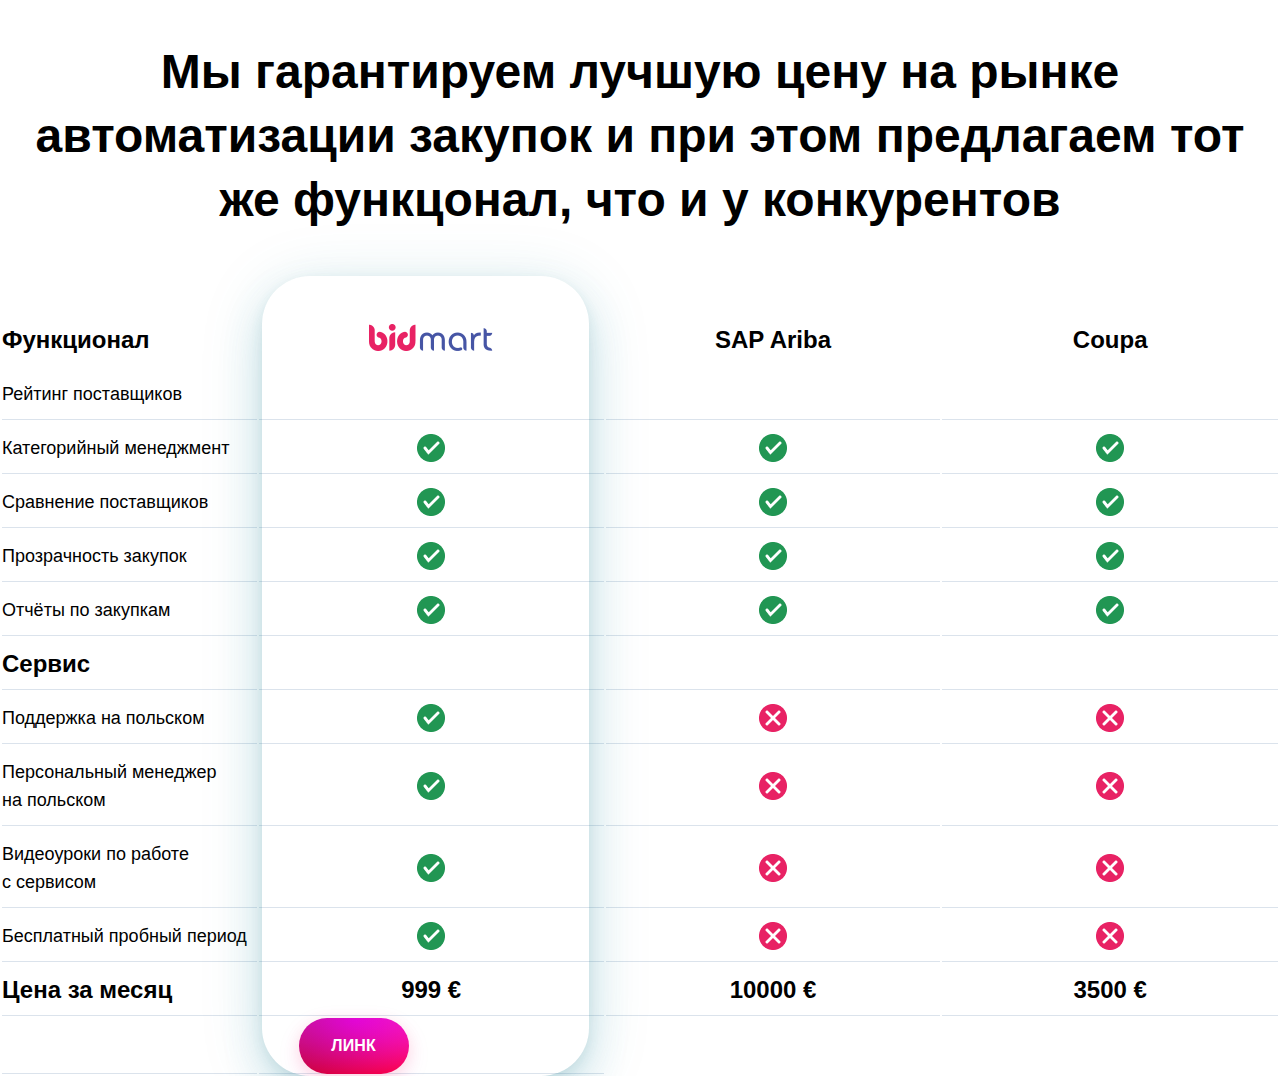
==== commit fae15040: "allisready." ====
--- a/adavantages.html
+++ b/adavantages.html
@@ -11,172 +11,189 @@
   
 
 <main>
-  <div class="container">
+  <div class="container table-container">
     <div class="advantage-table__title">
       Мы гарантируем лучшую цену на рынке автоматизации закупок и при этом предлагаем тот же функцонал, что и у конкурентов
     </div>
-    <table class="table">
-      <thead class="table__header">
-        <tr>
-          <th class="line__title">
-            Функционал
-          </th>
-          <th class="table__title table__logo zoom">
-            <img src="img/page2-logo.png" alt="">
-          </th>
-          <th class="table__title">
-            SAP Ariba
-          </th>
-          <th class="table__title">
-            Coupa
-          </th>
-        </tr>
-      </thead>
-      <tr>
-        <td class="line__title">
-          Рейтинг поставщиков   
-        </td>
-        <td class="zoom">
-          
-        </td>
+   <table class="table">
+     <thead class="table-column">
+       <tr>
+       <th class="table-line-title bold-title">
+        Функционал
+       </th>
+       <th class="table-line-logo center-title">
+        <img src="img/page2-logo.png" alt="">
+      </th>
+        <th class="table-column-title bold-title">
+          SAP Ariba
+        </th>
+        <th class="table-column-title bold-title">
+          Coupa
+        </th>
       </tr>
-      <tr class="table-line">
-        <td class="line__title">
-          Категорийный менеджмент     
-        </td>
-        <td class="icon__yes zoom">
-          <img src="img/table-icon-ok.png" alt="">
-        </td>
-        <td class="icon__yes">
-          <img src="img/table-icon-ok.png" alt="">
-        </td>
-        <td class="icon__yes">
-          <img src="img/table-icon-ok.png" alt="">
-        </td>
-      </tr>
-      <tr class="table-line">
-        <td class="line__title">
-          Сравнение поставщиков    
-        </td>
-        <td class="icon__yes zoom">
-          <img src="img/table-icon-ok.png" alt="">
-        </td>
-        <td class="icon__yes">
-          <img src="img/table-icon-ok.png" alt="">
-        </td>
-        <td class="icon__yes">
-          <img src="img/table-icon-ok.png" alt="">
-        </td>
-      </tr>
-      <tr class="table-line">
-        <td class="line__title">
-          Прозрачность закупок     
-        </td>
-        <td class="icon__yes zoom">
-          <img src="img/table-icon-ok.png" alt="">
-        </td>
-        <td class="icon__yes">
-          <img src="img/table-icon-ok.png" alt="">
-        </td>
-        <td class="icon__yes">
-          <img src="img/table-icon-ok.png" alt="">
-        </td>
-      </tr>
-      <tr class="table-line">
-        <td class="line__title">
-          Отчёты по закупкам    
-        </td>
-        <td class="icon__yes zoom">
-          <img src="img/table-icon-ok.png" alt="">
-        </td>
-        <td class="icon__yes">
-          <img src="img/table-icon-ok.png" alt="">
-        </td>
-        <td class="icon__yes">
-          <img src="img/table-icon-ok.png" alt="">
-        </td>
-      </tr>
-      <thead class="table-second-half">
-        <th class="line__title">
-          Сервис
-        </th>
-      </thead>
-      <tr class="table-line">
-        <td class="line__title">
-          Отчёты по закупкам    
-        </td>
-        <td class="icon__yes zoom">
-          <img src="img/table-icon-ok.png" alt="">
-        </td>
-        <td class="icon__yes">
-          <img src="img/table-icon-no.png" alt="">
-        </td>
-        <td class="icon__yes">
-          <img src="img/table-icon-no.png" alt="">
-        </td>
-      </tr>
-      <tr class="table-line">
-        <td class="line__title">
-          Персональный менедер на польском  
-        </td>
-        <td class="icon__yes zoom">
-          <img src="img/table-icon-ok.png" alt="">
-        </td>
-        <td class="icon__yes">
-          <img src="img/table-icon-no.png" alt="">
-        </td>
-        <td class="icon__yes">
-          <img src="img/table-icon-no.png" alt="">
-        </td>
-      </tr>
-      <tr class="table-line">
-        <td class="line__title">
-          Видеоуроки по работе с сервисом
-        </td>
-        <td class="icon__yes zoom">
-          <img src="img/table-icon-ok.png" alt="">
-        </td>
-        <td class="icon__yes">
-          <img src="img/table-icon-no.png" alt="">
-        </td>
-        <td class="icon__yes">
-          <img src="img/table-icon-no.png" alt="">
-        </td>
-      </tr>
-      <tr class="table-line">
-        <td class="line__title">
-          Бесплатный пробный период  
-        </td>
-        <td class="icon__yes zoom">
-          <img src="img/table-icon-ok.png" alt="">
-        </td>
-        <td class="icon__yes">
-          <img src="img/table-icon-no.png" alt="">
-        </td>
-        <td class="icon__yes">
-          <img src="img/table-icon-no.png" alt="">
-        </td>
-      </tr>
-      <tfoot class="table__footer">
-        <tr>
-          <th class="line__title">
-            Цена за месяц
-          </th>
-          <th class="table__title zoom">
-            999 €
-          </th>
-          <th class="table__title">
-            10000 €
-          </th>
-          <th class="table__title">
-            3500 €
-          </th>
-        </tr>
-      </tfoot>
-      <div class="zoom-block">
-      
-      </div>
-    </table>
+     </thead>
+     <tr>
+       <td class="table-line-title">
+        Рейтинг поставщиков   
+       </td>
+       <td class="icon__yes">
+       </td>
+       <td class="icon__yes">
+      </td>
+      <td class="icon__yes">
+      </td>
+     </tr>
+     <tr>
+      <td class="table-line-title">
+        Категорийный менеджмент    
+       </td>
+       <td class="icon__yes">
+         <img src="img/table-icon-ok.png" alt="">
+      </td>
+      <td class="icon__yes">
+        <img src="img/table-icon-ok.png" alt="">
+      </td>
+      <td class="icon__yes">
+        <img src="img/table-icon-ok.png" alt="">
+     </td>
+     </tr>
+     <tr>
+      <td class="table-line-title">
+        Сравнение поставщиков    
+      </td>
+      <td class="icon__yes">
+        <img src="img/table-icon-ok.png" alt="">
+      </td>
+      <td class="icon__yes">
+        <img src="img/table-icon-ok.png" alt="">
+      </td>
+      <td class="icon__yes">
+        <img src="img/table-icon-ok.png" alt="">
+      </td>
+     </tr>
+     <tr>
+      <td class="table-line-title">
+        Прозрачность закупок  
+      </td>
+      <td class="icon__yes">
+        <img src="img/table-icon-ok.png" alt="">
+      </td>
+      <td class="icon__yes">
+        <img src="img/table-icon-ok.png" alt="">
+      </td>
+      <td class="icon__yes">
+        <img src="img/table-icon-ok.png" alt="">
+      </td>
+     </tr>
+     <tr>
+      <td class="table-line-title">
+        Отчёты по закупкам  
+      </td>
+      <td class="icon__yes">
+        <img src="img/table-icon-ok.png" alt="">
+      </td>
+      <td class="icon__yes">
+        <img src="img/table-icon-ok.png" alt="">
+      </td>
+      <td class="icon__yes">
+        <img src="img/table-icon-ok.png" alt="">
+      </td>
+     </tr>
+     <tr>
+      <td class="table-line-title bold-title">
+        Сервис 
+      </td>
+      <td class="icon__yes">
+      </td>
+      <td class="icon__yes">
+      </td>
+      <td class="icon__yes">
+      </td>
+     </tr>
+     <tr>
+      <td class="table-line-title">
+        Поддержка на польском 
+      </td>
+      <td class="icon__yes">
+        <img src="img/table-icon-ok.png" alt="">
+      </td>
+      <td class="icon__no">
+        <img src="img/table-icon-no.png" alt="">
+      </td>
+      <td class="icon__no">
+        <img src="img/table-icon-no.png" alt="">
+      </td>
+     </tr>
+     <tr>
+      <td class="table-line-title">
+        Персональный менеджер на польском
+      </td>
+      <td class="icon__yes">
+        <img src="img/table-icon-ok.png" alt="">
+      </td>
+      <td class="icon__no">
+        <img src="img/table-icon-no.png" alt="">
+      </td>
+      <td class="icon__no">
+        <img src="img/table-icon-no.png" alt="">
+      </td>
+     </tr>
+     <tr>
+      <td class="table-line-title">
+        Видеоуроки по работе с сервисом
+      </td>
+      <td class="icon__yes">
+        <img src="img/table-icon-ok.png" alt="">
+      </td>
+      <td class="icon__no">
+        <img src="img/table-icon-no.png" alt="">
+      </td>
+      <td class="icon__no">
+        <img src="img/table-icon-no.png" alt="">
+      </td>
+     </tr>
+     <tr>
+      <td class="table-line-title">
+        Бесплатный пробный период  
+      </td>
+      <td class="icon__yes">
+        <img src="img/table-icon-ok.png" alt="">
+      </td>
+      <td class="icon__no">
+        <img src="img/table-icon-no.png" alt="">
+      </td>
+      <td class="icon__no">
+        <img src="img/table-icon-no.png" alt="">
+      </td>
+     </tr>
+     <tr>
+       <td class="table-line-title bold-title">
+        Цена за месяц
+       </td>
+       <td class="center-title bold-title">
+        999 €
+       </td>
+       <td class="center-title bold-title">
+        10000 €
+       </td>
+       <td class="center-title bold-title">
+        3500 €
+       </td>
+     </tr>
+     <tr>
+       <td>
+
+       </td>
+       <td>
+        
+          <a href="" class="button table__button">линк</a>
+         
+       </td>
+     </tr>
+     <div class="zoom-block">
+
+     </div>
+   </table>
   </div>
 
 </main>
--- a/css/style.css
+++ b/css/style.css
@@ -857,7 +857,7 @@
   }
 
 }
-@media ( max-width:850px ) {
+@media ( max-width:853px ) {
   .block-3__half-two{
     min-height: 1100px;
   }
@@ -1359,7 +1359,7 @@
   opacity: 1;
 }
 .sliderline__subtitle {
-  color: var(--grey-color);
+  color: var(--grey-color) !important;
   font-size: 12px;
   line-height: 12px;
   opacity: 0.3;
@@ -1367,7 +1367,7 @@
 .active{
   background-color:var(--bg-color-white);
   color: var(--black-color);
-  border-bottom: none;
+  text-decoration: none;
   opacity: 1;
 }
 .active img{
@@ -1502,10 +1502,11 @@
 .second-slider__openall {
   margin-top: 12px;
 }
-.sliderline__title {
+.block-6-sliderline__title {
   color: var(--black-color);
   border-bottom: none;
   opacity: 0.3;
+  text-decoration: none;
 }
 .active {
   opacity: 1;
@@ -2215,6 +2216,7 @@
   display: flex;
 }
 .sector__img {
+  position: relative;
   min-width: 667px;
   margin-right: 32px;
   padding-left: 277px;
@@ -2225,6 +2227,18 @@
   width: 285px;
   height: 459px;
 }
+/* .sector__img::after{
+  content: '';
+  position: absolute;
+  width: 265px;
+  height: 367px;
+  background: rgba(55, 83, 139, 0.3);
+  filter: blur(191px);
+  background-color: yellow;
+  border-radius: 50px;
+  bottom: -50%;
+  left: 30%;
+} */
 .person-sector__info {
 
   max-width: 667px;
@@ -2362,14 +2376,25 @@
   }
   .block-12__sliderpersons{
     flex-wrap: wrap;
+    max-width: 440px;
+    margin: 20px auto 0 auto;
   }
   .sliderpersons__person{
+    padding: 0;
     margin: 0 auto;
     width: 150px;
     height: fit-content;
   }
   .sliderpersons__person:last-child{
     margin: 0 auto;
+  }
+  .sliderpersons__name{
+    font-size: 150%;
+    line-height: 28px;
+  }
+  .sliderpersons__position{
+    font-size: 100%;
+    line-height: 20px;
   }
 }
 @media (max-width:550px) {
@@ -2668,10 +2693,23 @@
   }
 
 }
-/* ---------------------------------PAGE SECOND TABLE */
-
-
-
+
+
+
+/* ---------------------------------PAGE 2 TABLE ----------------------------*/
+
+.table-container{
+  position: relative;
+  margin: 0 auto 10040px auto;
+}
+.advantage-table__title {
+  margin: 40px auto 80px auto;
+  text-align: center;
+  color: var(--black-color);
+  font-weight: var(--bold-title-weight);
+  font-size: var(--H1-size);
+  line-height: var(--H1-line-height);
+}
 th{
   color: var(--black-color);
   font-weight: var(--bold-title-weight);
@@ -2680,54 +2718,103 @@
 }
 td{
   box-shadow: inset 0px -1px 0px #DBE3EC;
-  width: 349px;
-  padding: 12px 0;
-  color: var(--black-color);
-  font-weight: var(--regular-text-weight);
-  font-size: var(--row-text-size);
-  line-height: var(--row-text-line-height);
-}
-tr{
-}
-.advantage-table__title {
-  margin: 40px 0;
-  text-align: center;
-  color: var(--black-color);
-  font-weight: var(--bold-title-weight);
-  font-size: var(--H1-size);
-  line-height: var(--H1-line-height);
-}
-.table {
-}
-.table__header {
-}
-.table__logo img{
+}
+.table-column-title{
+width: 349px;
+}
+.table-line-logo{
+  height: 52px;
+}
+.table-line-logo img{
   width: 124px;
   height: 27px;
-}
-.table__title {
 }
 .line__title {
   width: 270px;
   text-align: left;
 }
-.table-line {
+.icon__no{
+  width: 373px;
+  text-align: center;
 }
 .icon__yes {
   text-align: center;
-}
-.table-second-half {
-}
-.table__footer {
-}
-.zoom{
-  /* box-shadow: 8px 0px rgba(33, 136, 150, 0.15),-8px 0px rgba(33, 136, 150, 0.15),
-    4px 0px 0px rgba(63, 129, 125, 0.1), -4px 0px 0px rgba(63, 129, 125, 0.1),
-    20px 0px 0px rgba(54, 149, 179, 0.2), -20px 0px 0px rgba(54, 149, 179, 0.2); */
-    box-shadow: -23px 0 20px -23px rgba(0, 0, 0, .8),
-23px 0 20px -23px rgba(0, 0, 0, .8);
-}
+  width: 373px;
+}
+.table__button{
+  margin-left: 40px;
+  width: 110px;
+  height: 56px;
+ }
 .zoom-block{
+  position: absolute;
+  left: 20.5%;
+  bottom: 0;
+  width: 25.549%;
+  height: 77.22%;
   box-shadow: 0px 8px 64px rgba(33, 136, 150, 0.15), 0px 4px 12px rgba(63, 129, 125, 0.1), 0px 20px 40px rgba(54, 149, 179, 0.2);
-border-radius: 48px;
-}+  border-radius: 48px;
+}
+.table-line-title {
+  width: 270px;
+  text-align: left;
+  padding: 12px 0;
+  color: var(--black-color);
+  font-weight: var(--regular-text-weight);
+  font-size: var(--row-text-size);
+  line-height: var(--row-text-line-height);
+}
+.center-title{
+  text-align: center;
+}
+.bold-title {
+  font-weight: var(--bold-title-weight);
+  font-size: var(--H3-size);
+}
+
+/* --------------------------------- MOBILE PAGE-2 --------------------- */
+@media (max-width:1156px) {
+  
+
+  .zoom-block{
+    left: 24%;
+  }
+}
+@media (max-width:810px) {
+
+  .advantage-table__title{
+    font-size: 250%;
+    line-height: 36px;
+  }
+
+  .zoom-block{
+    height: 83.22%;
+    left: 28%;
+  }
+}
+@media (max-width: 624px) {
+  .advantage-table__title{
+    font-size: 200%;
+    line-height: 32px;
+  }
+  .table-line-title{
+    font-size: 100%;
+  }
+  .bold-title{
+    font-size: 120%;
+  }
+  .table-line-logo img{
+    width: 60px;
+    height: 20px;
+    object-fit: contain;
+  }
+  .zoom-block{
+    left: 32%;
+  }
+  .table__button{
+    font-size: 12px;
+    width: 70px;
+    margin: 0 auto;
+  }
+}
+
